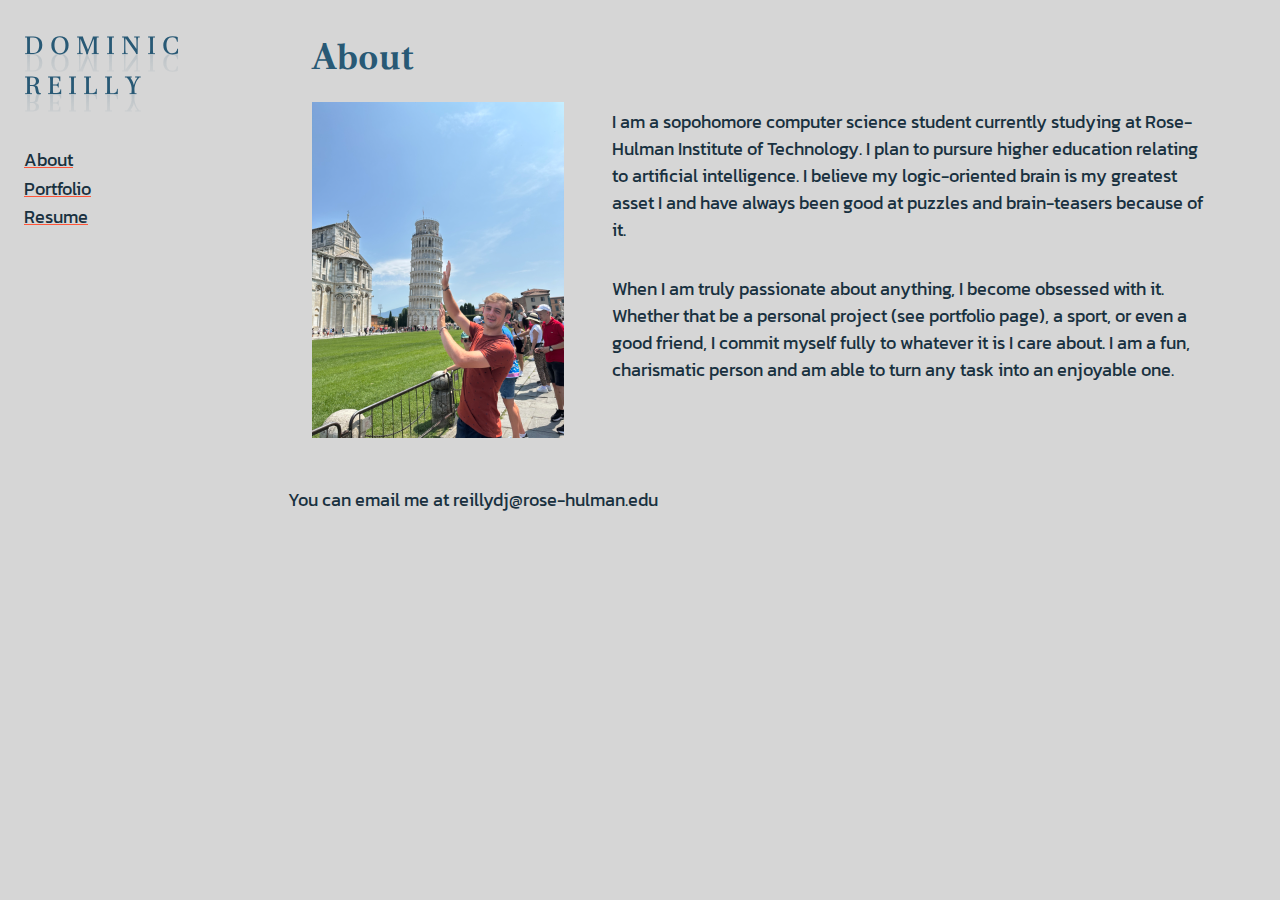
==== public/index.html @ 4593640c "Git Commit :)" ====
<!DOCTYPE html>
<html lang="en">

<head>
    <meta charset="uft-8" />
    <meta name="viewport" content="width=device-width, initial-scale=1" />
    <title>Dominic Reilly's Personal Website</title>
    <link rel="stylesheet" href="styles/normalize.css" />
    <link rel="stylesheet" href="styles/main.css" />

    <link rel="apple-touch-icon" sizes="180x180" href="images/Favicon/apple-touch-icon.png">
    <link rel="icon" type="image/png" sizes="32x32" href="images/Favicon/favicon-32x32.png">
    <link rel="icon" type="image/png" sizes="16x16" href="images/Favicon/favicon-16x16.png">
    <link rel="manifest" href="/site.webmanifest">
</head>

<body id="about">
    <header id="Name">

        <body>
            <div class="waviy">
                <span style="--i:1">D</span>
                <span style="--i:2">O</span>
                <span style="--i:3">M</span>
                <span style="--i:4">I</span>
                <span style="--i:5">N</span>
                <span style="--i:6">I</span>
                <span style="--i:7">C</span>
            </div>
        </body>

        <body>
            <div class="waviy">
                <span style="--i:1">R</span>
                <span style="--i:2">E</span>
                <span style="--i:3">I</span>
                <span style="--i:4">L</span>
                <span style="--i:5">L</span>
                <span style="--i:6">Y</span>
            </div>
        </body>
    </header>
    <nav>
        <ul>
            <li><a href="index.html">About</a></li>
            <li><a href="portfolio.html">Portfolio</a></li>
            <li><a href="resume.html">Resume</a></li>
        </ul>
    </nav>
    <main>
        <h1>About</h1>
        <img id="me" src="images/avatar.jpg" />
        <p>
            I am a sopohomore computer science student currently studying at Rose-Hulman Institute of Technology. I plan
            to pursure higher education relating to artificial intelligence. I believe my logic-oriented brain is my
            greatest asset I and have always been good at puzzles and brain-teasers because of it.
        </p>
        
        <p>
            When I am truly passionate about anything, I become obsessed with it. Whether that be a personal project
            (see portfolio page), a sport, or even a good friend, I commit myself fully to whatever it is I care about.
            I am a fun, charismatic person and am able to turn any task into an enjoyable one.
        </p>
    </main>
    <footer>
        You can email me at reillydj@rose-hulman.edu
    </footer>
    <script src="scripts/main.js"></script>
</body>

</html>
---- public/styles/main.css ----
@import url('https://fonts.googleapis.com/css2?family=Kanit&family=Poltawski+Nowy:ital,wght@1,700&display=swap');

:root {
    --vertical-space: 1.5rem;
    --horizontal-space: 3rem;

    --light-color: #8697A6;
    --body-color: #193140;
    --heading-color: #285975;
    --contrast-color: #FF5538;
}

body {
    background-color: #d6d6d6;
    background-image: url("https://www.transparenttextures.com/patterns/fresh-snow.png");
    font-size: 18px;
    line-height: 1.5;
    font-family: 'Kanit', sans-serif;
    color: var(--body-color);
    display: grid;
    grid-template-areas: "head head"
        "nav  nav"
        "main main"
        "foot foot";
    grid-template-columns: 1fr 7fr;
    grid-template-rows: auto auto 1fr auto;
}

body>* {
    padding-left: var(--vertical-space);
    padding-right: var(--horizontal-space);
}

body>main {
    grid-area: main;
}

body#about img {
    width: 6em;
    display: inline;
    float: left;
    margin-right: var(--horizontal-space);
    margin-bottom: var(--vertical-space);
}

body>header,
body>nav {
    background-color: #d6d6d6;
}

body>header {
    grid-area: head;
}

body>nav {
    grid-area: nav;
    padding-bottom: 2em;
    margin-bottom: 1em;
}

body>nav ul {
    list-style-type: none;
    padding: 0;
}

body>footer {
    grid-area: foot;
}

body#portfolio ul#portfolioItems li {
    margin-bottom: 4em;
    margin-top: 1em;
}

body#portfolio ul#portfolioItems li img {
    max-height: 15em;
    max-width: 15em;
}

h1,
h2,
h3 {
    line-height: 1.2;
    font-family: 'Poltawski Nowy', serif;
    color: var(--heading-color);
    padding-top: .3em;
}

dt,
span,
li {
    padding-top: .1em;
}

a {
    color: var(--body-color);
    text-decoration-color: var(--contrast-color);
}

a:hover {
    color: var(--contrast-color);
    text-decoration-color: var(--heading-color);
}

p {
    max-width: 50em;
    padding-bottom: .5em;
    padding-top: .3em;
}

header,
footer {
    padding-top: var(--vertical-space);
    padding-bottom: var(--vertical-space);
}

header h1,
footer h1 {
    margin: 0;
}

@import url('https://fonts.googleapis.com/css2?family=Alfa+Slab+One&display=swap');

#Name>body {
    background-color: #151719;
    display: flex;
    justify-content: center;
    align-items: center;
    min-height: 100vh;
}

#Name>.waviy {
    position: relative;
    -webkit-box-reflect: below -20px linear-gradient(transparent, rgba(0, 0, 0, .2));
    font-size: 35px;
}

#Name>.waviy span {
    font-family: 'Poltawski Nowy', serif;
    position: relative;
    display: inline-block;
    color: var(--heading-color);
    text-transform: uppercase;
    animation: waviy 1s;
    animation-iteration-count: 3;
    animation-delay: calc(.1s * var(--i));

}

@keyframes waviy {

    0%,
    40%,
    100% {
        transform: translateY(0)
    }

    20% {
        transform: translateY(-20px)
    }
}

@media (min-width: 767px) {
    body {
        grid-template-areas: "head main"
            "nav main"
            "nav foot";
        grid-template-rows: 7em auto auto;
    }

    body#portfolio ul#portfolioItems li img {
        max-height: 20em;
        max-width: 20em;
    }

    body#portfolio ul#portfolioItems li {
        flex-basis: 48%;
        padding-right: 2%;
    }

    body>* {
        padding-left: var(--vertical-space);
        padding-right: var(--vertical-space);
    }

    main {
        padding-left: var(--horizontal-space);
    }

    body#about img {
        width: 14em;
    }

    #Name>.waviy {
        font-size: 25px;
    }

    body>header,
    body>nav {
        width: 12em;
    }
}

@media (min-width: 1440px) {
    body>* {
        padding-left: var(--horizontal-space);
        padding-right: var(--horizontal-space);
    }

    body#portfolio ul#portfolioItems li img {
        max-height: 30em;
        max-width: 30em;
    }

    body#about img {
        width: 10em;
    }

    #Name>.waviy {
        font-size: 30px;
    }

    body>header,
    body>nav {
        width: 16em;
    }

    nav {
        padding-top: 2em;
    }
}
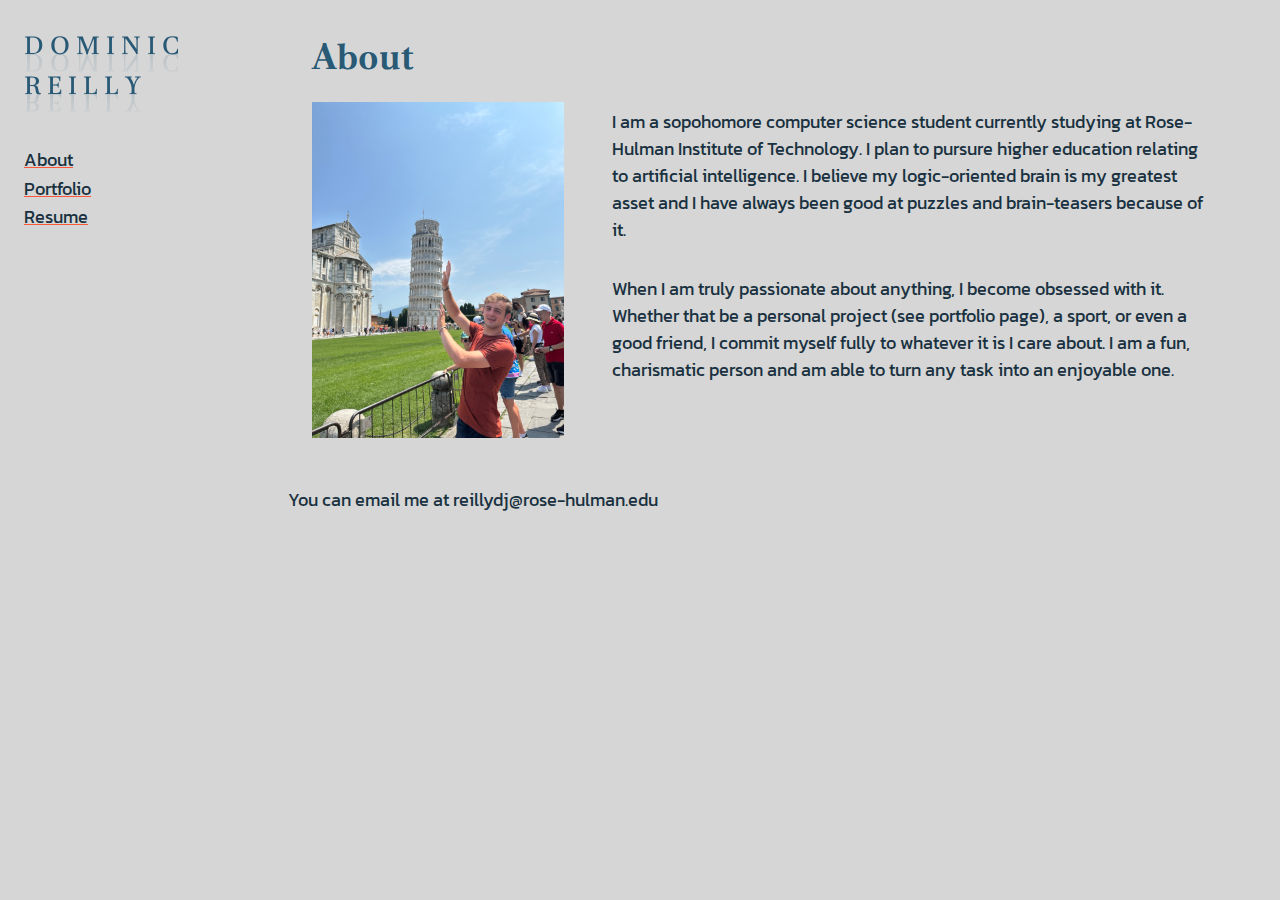
==== commit 4046b6b0: "Updated (12/5/2023)" ====
--- a/public/index.html
+++ b/public/index.html
@@ -53,7 +53,7 @@
         <p>
             I am a sopohomore computer science student currently studying at Rose-Hulman Institute of Technology. I plan
             to pursure higher education relating to artificial intelligence. I believe my logic-oriented brain is my
-            greatest asset I and have always been good at puzzles and brain-teasers because of it.
+            greatest asset and I have always been good at puzzles and brain-teasers because of it.
         </p>
         
         <p>
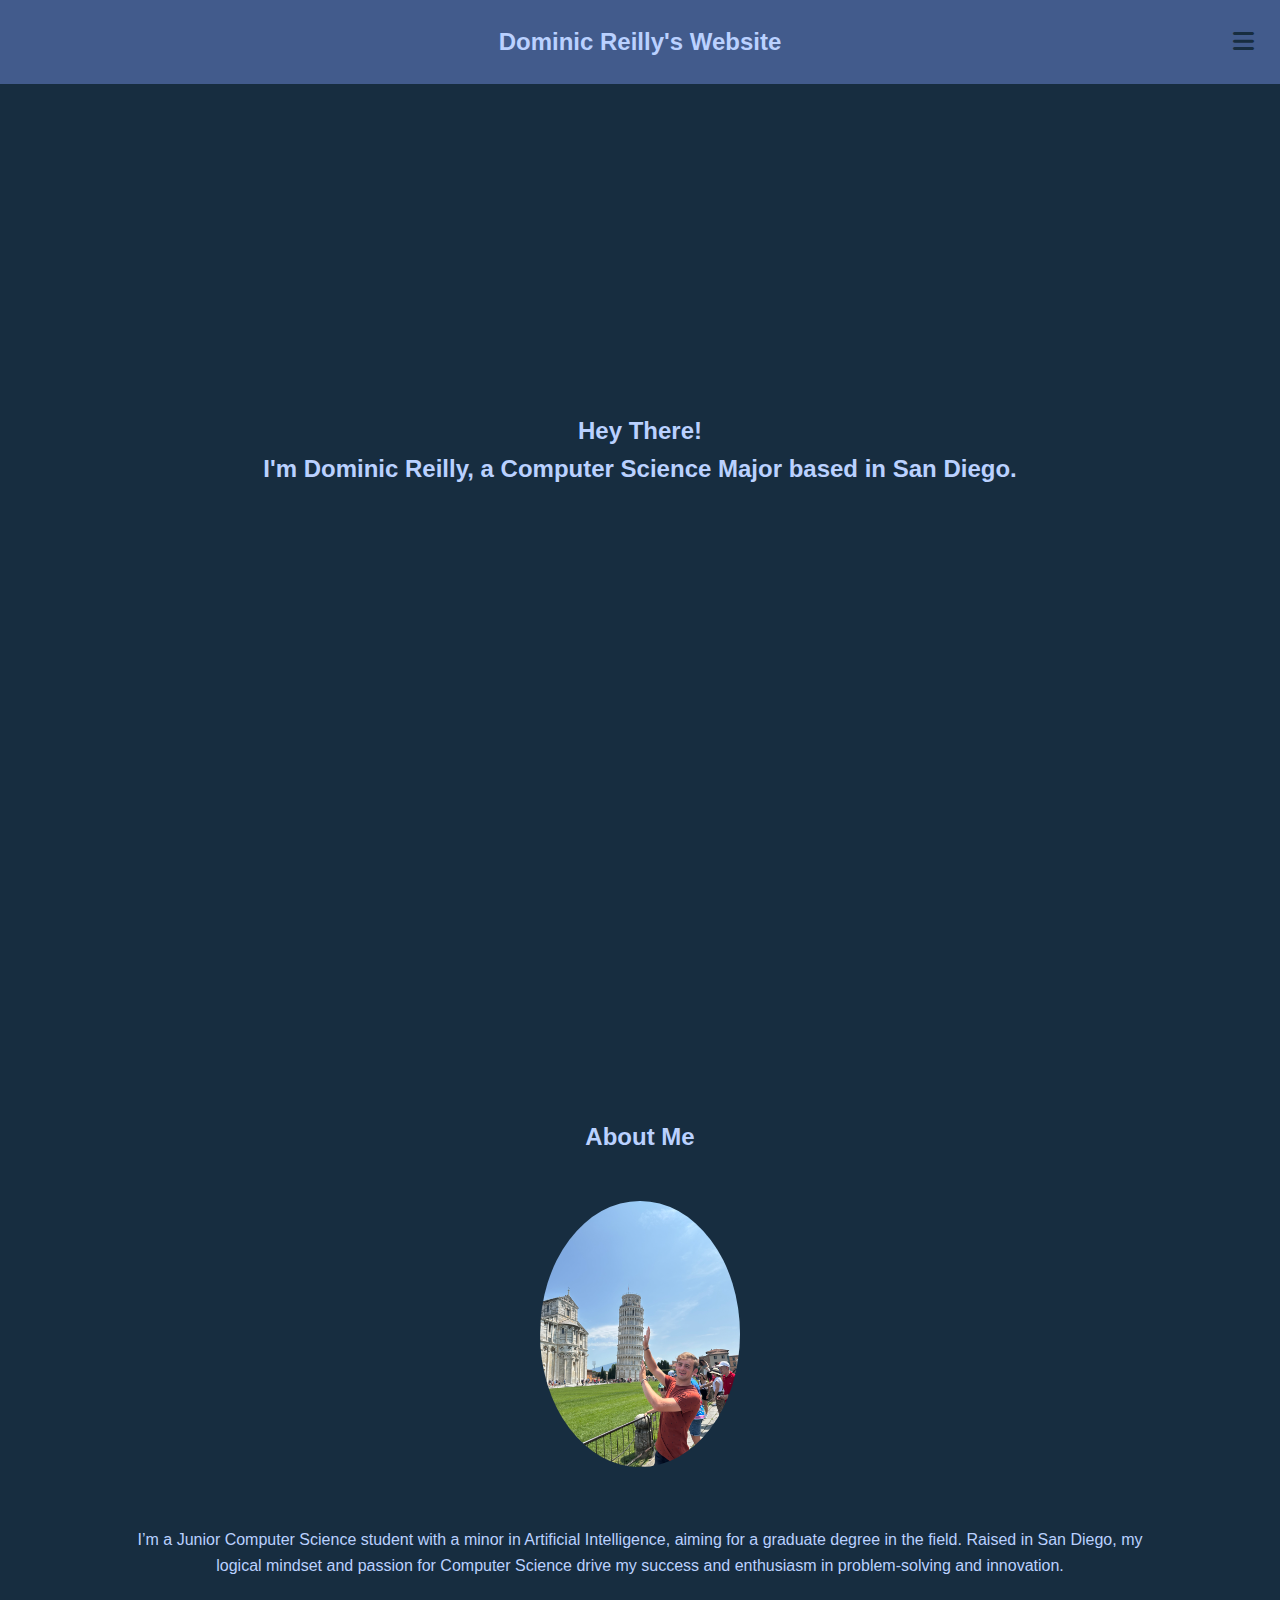
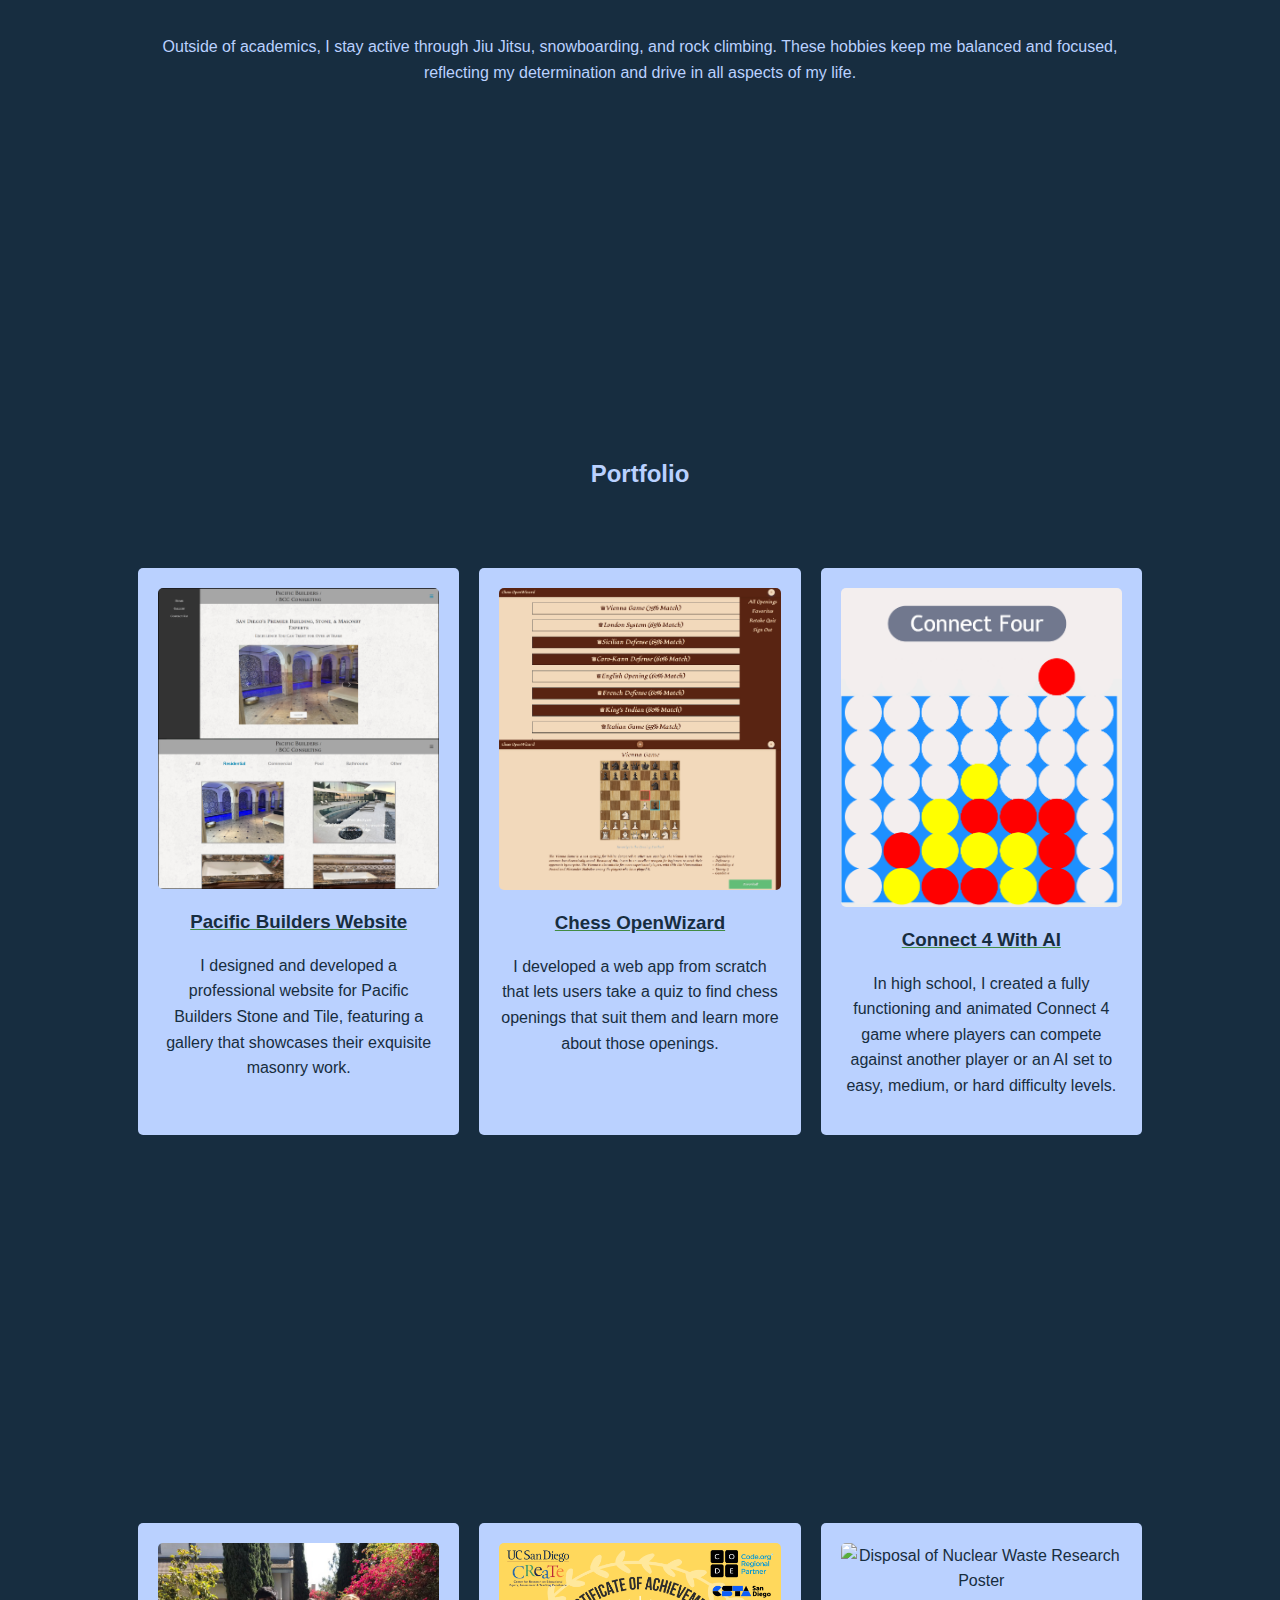
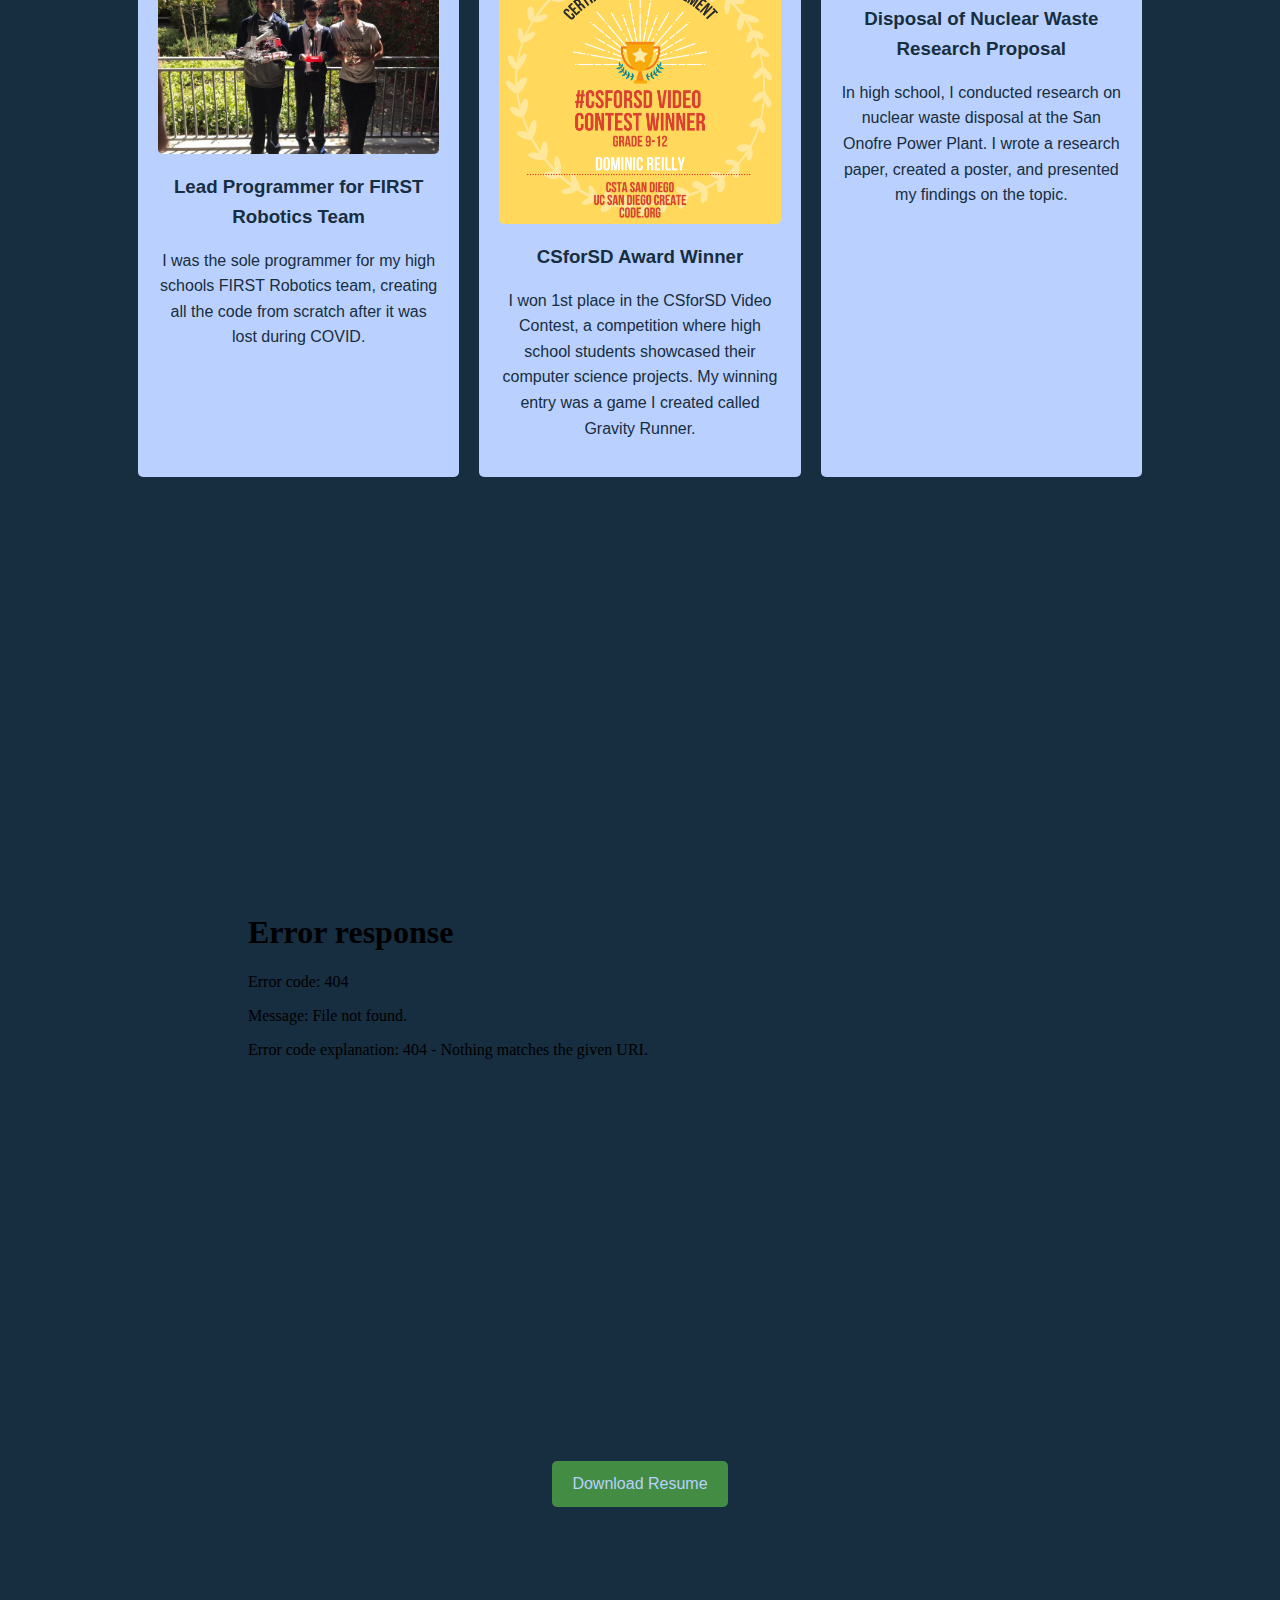
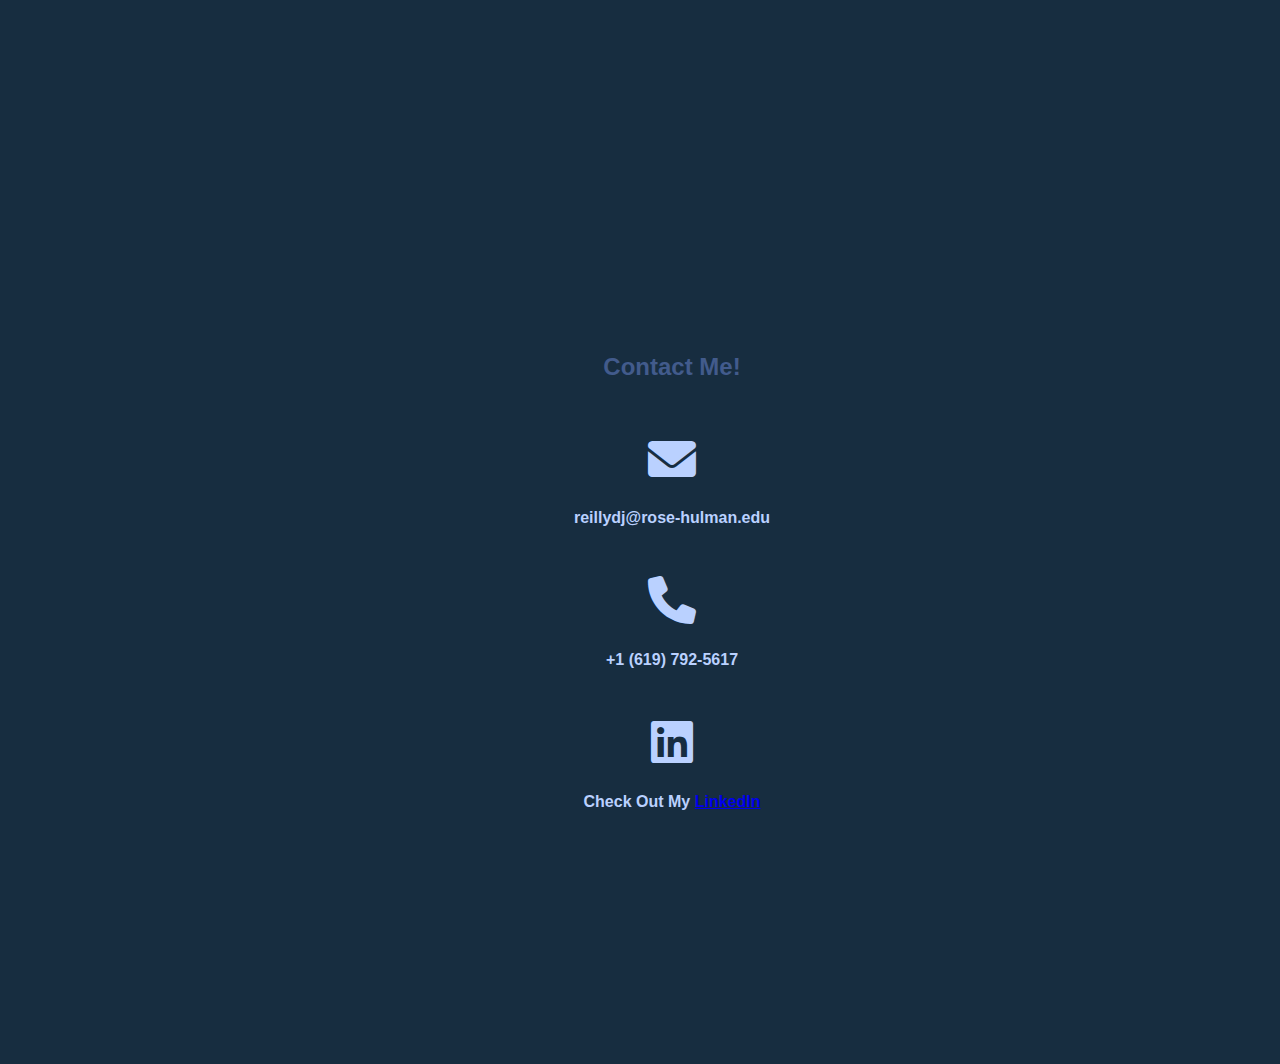
==== commit 25a0e61b: "First Commit" ====
--- a/public/index.html
+++ b/public/index.html
@@ -2,69 +2,238 @@
 <html lang="en">
 
 <head>
-    <meta charset="uft-8" />
-    <meta name="viewport" content="width=device-width, initial-scale=1" />
-    <title>Dominic Reilly's Personal Website</title>
+    <meta charset="UTF-8">
+    <meta name="viewport" content="width=device-width, initial-scale=1.0">
+    <meta name="description" content="Dominic Reilly's Portfolio Website">
+
+    <title>Portfolio - Dominic Reilly</title>
+
+
+    <!-- Bootstrap -->
+    <link href="https://cdnjs.cloudflare.com/ajax/libs/font-awesome/6.0.0/css/all.min.css" rel="stylesheet" />
+    <link href="https://fonts.googleapis.com/css?family=Roboto:300,400,500,700&display=swap" rel="stylesheet" />
+    <link href="https://cdnjs.cloudflare.com/ajax/libs/mdb-ui-kit/7.3.2/mdb.min.css" rel="stylesheet" />
+
     <link rel="stylesheet" href="styles/normalize.css" />
     <link rel="stylesheet" href="styles/main.css" />
 
     <link rel="apple-touch-icon" sizes="180x180" href="images/Favicon/apple-touch-icon.png">
     <link rel="icon" type="image/png" sizes="32x32" href="images/Favicon/favicon-32x32.png">
     <link rel="icon" type="image/png" sizes="16x16" href="images/Favicon/favicon-16x16.png">
-    <link rel="manifest" href="/site.webmanifest">
 </head>
 
-<body id="about">
-    <header id="Name">
-
-        <body>
-            <div class="waviy">
-                <span style="--i:1">D</span>
-                <span style="--i:2">O</span>
-                <span style="--i:3">M</span>
-                <span style="--i:4">I</span>
-                <span style="--i:5">N</span>
-                <span style="--i:6">I</span>
-                <span style="--i:7">C</span>
-            </div>
-        </body>
-
-        <body>
-            <div class="waviy">
-                <span style="--i:1">R</span>
-                <span style="--i:2">E</span>
-                <span style="--i:3">I</span>
-                <span style="--i:4">L</span>
-                <span style="--i:5">L</span>
-                <span style="--i:6">Y</span>
-            </div>
-        </body>
-    </header>
-    <nav>
-        <ul>
-            <li><a href="index.html">About</a></li>
-            <li><a href="portfolio.html">Portfolio</a></li>
-            <li><a href="resume.html">Resume</a></li>
-        </ul>
-    </nav>
-    <main>
-        <h1>About</h1>
-        <img id="me" src="images/avatar.jpg" />
-        <p>
-            I am a sopohomore computer science student currently studying at Rose-Hulman Institute of Technology. I plan
-            to pursure higher education relating to artificial intelligence. I believe my logic-oriented brain is my
-            greatest asset and I have always been good at puzzles and brain-teasers because of it.
-        </p>
-        
-        <p>
-            When I am truly passionate about anything, I become obsessed with it. Whether that be a personal project
-            (see portfolio page), a sport, or even a good friend, I commit myself fully to whatever it is I care about.
-            I am a fun, charismatic person and am able to turn any task into an enjoyable one.
-        </p>
-    </main>
-    <footer>
-        You can email me at reillydj@rose-hulman.edu
-    </footer>
+<body class="indexBody">
+
+
+    <!-- Home -->
+    <section id="home" class="hero">
+        <header>
+            <h1>Dominic Reilly's Website</h1>
+            <button class="sidebar-toggle" onclick="toggleNavbar()"><i class="fas fa-bars"></i></button>
+            <nav class="navbar">
+                <ul>
+                    <li><a href="#home">Home</a></li>
+                    <li><a href="#about">About</a></li>
+                    <li><a href="#portfolio">Portfolio</a></li>
+                    <li><a href="#resume">Resume</a></li>
+                    <li><a href="#contact">Contact</a></li>
+                </ul>
+            </nav>
+        </header>
+
+        <div class="container">
+            <h2>Hey There!<br>I'm Dominic Reilly, a Computer Science Major based in San Diego.</h2>
+        </div>
+    </section>
+
+
+    <!-- About -->
+    <section id="about" class="about">
+        <div class="container">
+            <h2>About Me</h2>
+            <img src="images/avatar.jpg" alt="Dominic Reilly">
+            <p>
+                I’m a Junior Computer Science student with a minor in Artificial Intelligence, aiming for a graduate
+                degree in the field. Raised in San Diego, my logical mindset and passion for Computer Science drive my
+                success and enthusiasm in problem-solving and innovation.
+            </p>
+
+            <p>
+                Outside of academics, I stay active through Jiu Jitsu, snowboarding, and rock climbing. These hobbies
+                keep me balanced and focused, reflecting my determination and drive in all aspects of my life.
+            </p>
+        </div>
+    </section>
+
+
+
+    <!-- Portfolio -->
+    <section id="portfolio" class="portfolio">
+        <div class="container">
+            <h2>Portfolio</h2>
+            <div class="portfolio-row">
+                <div class="portfolio-item">
+                    <img src="images/portfolio/project6.jpg" alt="Pacific Builders Website">
+                    <h3><a href="https://pacificbuilders.site" target="_blank">Pacific Builders Website</a></h3>
+                    <p>
+                        I designed and developed a professional website for Pacific Builders Stone and Tile, featuring a
+                        gallery that showcases their exquisite masonry work.
+                    </p>
+                </div>
+                <div class="portfolio-item">
+                    <img src="images/portfolio/project5.jpg" alt="Chess Web App">
+                    <h3><a href="https://csse280-chesswebapp.web.app/" target="_blank">Chess OpenWizard</a></h3>
+                    <p>
+                        I developed a web app from scratch that lets users take a quiz to find chess openings that suit
+                        them and learn more about those openings.
+                    </p>
+                </div>
+                <div class="portfolio-item">
+                    <img src="images/portfolio/project2.png" alt="Connect 4 With AI">
+                    <h3><a href="https://studio.code.org/projects/applab/RkHzpEgxByvylUW39Pxh3dE_UDpGPzeh4RjEUo5SL10"
+                            target="_blank">Connect 4 With AI</a></h3>
+                    <p>
+                        In high school, I created a fully functioning and animated Connect 4 game where players can
+                        compete against another player or an AI set to easy, medium, or hard difficulty levels.
+                    </p>
+                </div>
+            </div>
+        </div>
+    </section>
+
+    <section id="portfolio" class="portfolio">
+        <div class="container">
+            <div class="portfolio-row">
+                <div class="portfolio-item">
+                    <img src="images/portfolio/project1.png" alt="Robotics Team Programmer">
+                    <h3>Lead Programmer for FIRST Robotics Team</h3>
+                    <p>
+                        I was the sole programmer for my high schools FIRST Robotics team, creating all the code from
+                        scratch after it was lost during COVID.
+                    </p>
+                </div>
+                <div class="portfolio-item">
+                    <img src="images/portfolio/project3.jpeg" alt="CSforSD Award Winner">
+                    <h3>CSforSD Award Winner</h3>
+                    <p>
+                        I won 1st place in the CSforSD Video Contest, a competition where high school students showcased
+                        their computer science projects. My winning entry was a game I created called Gravity Runner.
+                    </p>
+                </div>
+                <div class="portfolio-item">
+                    <img src="images/portfolio/project4.jpg" alt="Disposal of Nuclear Waste Research Poster">
+                    <h3>Disposal of Nuclear Waste Research Proposal</h3>
+                    <p>
+                        In high school, I conducted research on nuclear waste disposal at the San Onofre Power Plant. I
+                        wrote a research paper, created a poster, and presented my findings on the topic.
+                    </p>
+                </div>
+            </div>
+        </div>
+    </section>
+
+
+
+    <!-- Resume -->
+    <section id="resume" class="resume">
+        <div class="container resume-content">
+            <div class="resume-wrapper">
+                <iframe src="images/resume.pdf" class="resume-pdf" type="application/pdf"></iframe>
+                <a href="images/resume.pdf" download class="download-button">Download Resume</a>
+            </div>
+        </div>
+    </section>
+
+
+
+
+    <!-- <section id="resume" class="resume">
+        <div class="container resume-content">
+            <h2>Resume</h2>
+    
+            <div class="resume-section">
+                <h3>Education</h3>
+                <p><h5>ROSE-HULMAN INSTITUTE OF TECHNOLOGY, Terre Haute, Indiana - May 2026</h5>
+                    Bachelor of Science. GPA: 2.77<br>
+                    Major: Computer Science<br>
+                    Minor: Artificial Intelligence</p>
+                <p><h5>MATER DEI HIGH SCHOOL, Chula Vista, CA - May 2022</h5>
+                    GPA: 3.81</p>
+            </div>
+    
+            <div class="resume-section">
+                <h3>Skills</h3>
+                <p>Programming Languages: Java, SQL, HTML, CSS, JavaScript, C, Python, ARM<br>
+                    Proficient in Excel</p>
+            </div>
+    
+            <div class="resume-section">
+                <h3>Work Experience</h3>
+                <p><h5>Pacific Builders Stone and Tile</h5> - 2024<br>
+                    • Performed stone and tile installation and restoration<br>
+                    • Worked with multiple types of stone such as granite and marble</p>
+                <p><h5>Pacific Builders Web Designer</h5> - 2024 (Freelance)<br>
+                    • Created a professional business website for Pacific Builders Stone & Tile<br>
+                    • Designed a user-friendly gallery page to highlight the company's stone projects.</p>
+            </div>
+        </div>
+    </section>
+    
+    <section id="resume" class="resume">
+        <div class="container resume-content">
+    
+            <div class="resume-section">
+                <h3>Projects</h3>
+                <p><h5>Rose-Hulman Climbing Club Website</h5> - 2024 (Project Lead)<br>
+                    • Created a website for the Rose-Hulman Climbing Club<br>
+                    • Created a SQL database to manage gear, routes, events, and suggestions<br>
+                    • Linked the SQL server to the JS frontend using a Node.js server and an API</p>
+                <p><h5>Chess OpenWizard Website</h5> - 2023 (Solo Project)<br>
+                    • Designed both the front end and backend of my Chess OpenWizard website<br>
+                    • Calculates and ranks best openings for user; user can favorite openings<br>
+                    • All user information is stored for future visits to the site</p>
+                <p><h5>First Robotics</h5> - 2021-2022 (Lead Programmer)<br>
+                    • Programmed code to allow an Xbox controller to communicate with the robot<br>
+                    • Had to create all code from scratch due to data being lost during COVID<br>
+                    • Created functionality for driving in all directions, combinations of directions, changing speed, and controlling a grabbing arm</p>
+            </div>
+    
+            <div class="resume-section">
+                <h3>Honors</h3>
+                <p><h5>1530 SAT Score</h5><br>
+                    Placed in 99.9th percentile on HSPT earning a full ride scholarship through High School<br>
+                    Earned the National Merit Scholarship for my PSAT score<br>
+                    Honor Roll all 4 years of High School</p>
+            </div>
+        </div>
+    </section> -->
+
+
+
+    <section id="contact" class="contact">
+        <div class="container">
+            <h2>Contact Me!</h2>
+            <div class="container">
+
+                <div class="contactInfo">
+                    <i class="fas fa-envelope fa-3x"></i>
+                    <h4>reillydj@rose-hulman.edu</h4>
+                </div>
+
+                <div class="contactInfo">
+                    <i class="fas fa-phone fa-3x"></i>
+                    <h4>+1 (619) 792-5617</h4>
+                </div>
+
+                <div class="contactInfo">
+                    <i class="fab fa-linkedin fa-3x"></i>
+                    <h4>Check Out My <a href="https://www.linkedin.com/in/dominicreilly" target="_blank">LinkedIn</a>
+                    </h4>
+                </div>
+            </div>
+        </div>
+    </section>
+
     <script src="scripts/main.js"></script>
 </body>
 
--- a/public/styles/main.css
+++ b/public/styles/main.css
@@ -1,231 +1,390 @@
-@import url('https://fonts.googleapis.com/css2?family=Kanit&family=Poltawski+Nowy:ital,wght@1,700&display=swap');
-
+/* General */
 :root {
-    --vertical-space: 1.5rem;
-    --horizontal-space: 3rem;
-
-    --light-color: #8697A6;
-    --body-color: #193140;
-    --heading-color: #285975;
-    --contrast-color: #FF5538;
+    --light-color: #BAD1FF;
+    --heading-color: #425B8C;
+    --body-color: #172D40;
+    --contrast-color: #428C43;
+}
+
+html {
+    position: relative;
+    min-height: 100%;
+    scroll-snap-type: y mandatory;
+}
+
+html,
+body,
+section {
+    block-size: 100%;
+    min-height: 100%;
+}
+
+
+
+/* Main Page */
+.indexBody {
+    scroll-snap-type: y mandatory;
+}
+
+section {
+    scroll-snap-align: start;
+    scroll-snap-stop: always;
+
+    position: relative;
+    min-height: 100%;
+    width: 100%;
+    left: 0;
+    top: 0;
+
+    display: flex;
+    flex-direction: column;
+    align-items: center;
+    justify-content: center;
+    text-align: center;
 }
 
 body {
-    background-color: #d6d6d6;
-    background-image: url("https://www.transparenttextures.com/patterns/fresh-snow.png");
-    font-size: 18px;
-    line-height: 1.5;
-    font-family: 'Kanit', sans-serif;
-    color: var(--body-color);
-    display: grid;
-    grid-template-areas: "head head"
-        "nav  nav"
-        "main main"
-        "foot foot";
-    grid-template-columns: 1fr 7fr;
-    grid-template-rows: auto auto 1fr auto;
-}
-
-body>* {
-    padding-left: var(--vertical-space);
-    padding-right: var(--horizontal-space);
-}
-
-body>main {
-    grid-area: main;
-}
-
-body#about img {
-    width: 6em;
-    display: inline;
-    float: left;
-    margin-right: var(--horizontal-space);
-    margin-bottom: var(--vertical-space);
-}
-
-body>header,
-body>nav {
-    background-color: #d6d6d6;
-}
-
-body>header {
-    grid-area: head;
-}
-
-body>nav {
-    grid-area: nav;
-    padding-bottom: 2em;
-    margin-bottom: 1em;
-}
-
-body>nav ul {
+    font-family: Arial, sans-serif;
+    line-height: 1.6;
+    margin: 0;
+    padding: 0;
+    color: var(--light-color);
+    background-color: var(--body-color);
+}
+
+header {
+    background: var(--heading-color);
+    color: var(--light-color);
+    padding: 10px 0;
+    top: 0;
+    left: 0;
+    width: 100%;
+    height: 4rem; /* Adjust height as needed */
+    position: absolute;
+    z-index: 255;
+    display: flex;
+    align-items: center; /* Center content vertically */
+    justify-content: center; /* Center all items horizontally */
+}
+
+header .container {
+    display: flex;
+    align-items: center; /* Center items vertically within the container */
+    width: 100%;
+    max-width: 1200px; /* Adjust to control container width */
+    padding: 0 20px; /* Adjust for horizontal spacing */
+    position: relative;
+}
+
+header h1 {
+    margin: 0;
+    color: var(--light-color); /* Adjusted to match header color */
+    font-size: 1.5em; /* Adjust font size as needed */
+    text-align: center;
+    flex: 1; /* Allows title to take up available space */
+}
+
+header nav {
+    display: flex;
+    flex: 1; /* Allows nav to take up available space */
+    justify-content: flex-end; /* Aligns nav items to the right */
+}
+
+header nav ul {
+    list-style: none;
+    margin: 0;
+    padding: 0;
+    display: flex;
+}
+
+header nav ul li a {
+    color: var(--light-color);
+    text-decoration: none;
+    font-size: 1em; /* Adjust font size as needed */
+}
+
+
+/* Navbar */
+
+.sidebar-toggle {
+    background: none;
+    border: none;
+    color: var(--body-color);
+    font-size: 1.5rem;
+    cursor: pointer;
+    margin-right: 10px;
+    position: absolute;
+    right: 10px;
+}
+
+.sidebar-toggle:hover {
+    color: var(--contrast-color);
+}
+
+.navbar {
+    position: fixed;
+    z-index: 100;
+    top: 0;
+    left: -250px;
+    width: 250px;
+    height: 100%;
+    background-color: #333;
+    padding-top: 50px;
+    transition: left 0.3s ease;
+
+}
+
+.navbar.active {
+    left: 0;
+}
+
+.navbar ul {
     list-style-type: none;
     padding: 0;
-}
-
-body>footer {
-    grid-area: foot;
-}
-
-body#portfolio ul#portfolioItems li {
-    margin-bottom: 4em;
-    margin-top: 1em;
-}
-
-body#portfolio ul#portfolioItems li img {
-    max-height: 15em;
-    max-width: 15em;
-}
-
-h1,
-h2,
-h3 {
-    line-height: 1.2;
-    font-family: 'Poltawski Nowy', serif;
+    margin: auto;
+    /* Remove default margin */
+    display: flex;
+    flex-direction: column;
+    justify-content: flex-start;
+    /* Align items to the top */
+    align-items: center;
+    /* Center horizontally */
+    height: 100%;
+}
+
+.navbar li {
+    padding: 10px 20px;
+    text-align: center;
+    width: 100%;
+    /* Ensure the li elements take up full width */
+}
+
+.navbar a {
+    color: #fff;
+    text-decoration: none;
+    font-size: 1.1rem;
+}
+
+.navbar a:hover {
+    color: var(--contrast-color);
+}
+
+
+
+/* Hero Section */
+.hero {
+    background: url('hero-bg.jpg') no-repeat center center/cover;
+    color: var(--light-color);
+    height: 100vh;
+    display: flex;
+    justify-content: center;
+    align-items: center;
+    text-align: center;
+}
+
+.hero .btn {
+    background: var(--contrast-color);
+    color: var(--light-color);
+    padding: 10px 20px;
+    text-decoration: none;
+    border-radius: 5px;
+}
+
+.container {
+    width: 80%;
+    margin: 0 auto;
+}
+
+
+
+/* About Section */
+.about,
+.portfolio,
+.resume,
+.contact {
+    padding: 50px 0;
+}
+
+.about img {
+    max-width: 200px;
+    border-radius: 50%;
+    margin-bottom: 20px;
+}
+
+
+
+/* Portfolio Section */
+.portfolio {
+    padding: 50px 0;
+    background-color: var(--body-color);
+    color: var(--light-color);
+}
+
+.portfolio h2 {
+    text-align: center;
+    color: var(--light-color);
+}
+
+.portfolio-row {
+    display: flex;
+    justify-content: space-around;
+    flex-wrap: wrap;
+    margin: 20px 0;
+}
+
+.portfolio-item {
+    background: var(--light-color);
+    color: var(--body-color);
+    flex: 1 1 calc(33.333% - 40px);
+    margin: 10px;
+    padding: 20px;
+    border-radius: 5px;
+    text-align: center;
+    box-sizing: border-box;
+}
+
+.portfolio-item img {
+    max-width: 100%;
+    border-radius: 5px;
+}
+
+.portfolio-item h3 {
+    margin: 10px 0;
+    color: var(--body-color);
+}
+
+.portfolio-item p {
+    color: var(--body-color);
+}
+
+
+.portfolio-item a {
+    color: var(--body-color);
+    text-decoration: underline;
+    text-decoration-color: var(--contrast-color);
+}
+
+.portfolio-item a:hover {
+    color: var(--contrast-color);
+    text-decoration: underline;
+    text-decoration-color: var(--body-color);
+}
+
+
+
+
+
+/* Resume Section */
+.resume {
+    padding: 50px 0;
+    display: flex;
+    justify-content: center;
+    align-items: center;
+    text-align: center;
+    background-color: var(--body-color); /* Optional: Background color for better contrast */
+}
+
+.resume-content {
+    max-width: 800px;
+    width: 100%;
+    padding: 0 15px; /* Add some padding for smaller screens */
+}
+
+/* Wrapper for the iframe */
+.resume-wrapper {
+    position: relative;
+    width: 100%;
+    height: auto;
+}
+
+/* Make the iframe responsive */
+.resume-pdf {
+    width: 100%;
+    height: 60vh; /* Adjust height to a percentage of viewport height */
+    max-height: 80vh; /* Limit height to a maximum percentage of viewport height */
+    border: none;
+}
+
+/* Style for the download button */
+.download-button {
+    display: inline-block;
+    margin-top: 20px;
+    background-color: var(--contrast-color);
+    color: var(--light-color);
+    padding: 10px 20px;
+    text-decoration: none;
+    border-radius: 5px;
+    font-size: 1rem;
+}
+
+.download-button:hover {
+    background-color: darken(var(--contrast-color), 10%);
+}
+
+
+
+
+
+/* Contact Section */
+.contact {
+    background-color: var(--body-color);
+    color: var(--light-color);
+    padding: 2rem;
+    text-align: center;
+}
+
+.contact h2 {
     color: var(--heading-color);
-    padding-top: .3em;
-}
-
-dt,
-span,
-li {
-    padding-top: .1em;
-}
-
-a {
-    color: var(--body-color);
-    text-decoration-color: var(--contrast-color);
-}
-
-a:hover {
-    color: var(--contrast-color);
-    text-decoration-color: var(--heading-color);
-}
-
-p {
-    max-width: 50em;
-    padding-bottom: .5em;
-    padding-top: .3em;
-}
-
-header,
-footer {
-    padding-top: var(--vertical-space);
-    padding-bottom: var(--vertical-space);
-}
-
-header h1,
-footer h1 {
-    margin: 0;
-}
-
-@import url('https://fonts.googleapis.com/css2?family=Alfa+Slab+One&display=swap');
-
-#Name>body {
-    background-color: #151719;
-    display: flex;
+    margin-bottom: 1.5rem;
+}
+
+.container {
+    display: flex;
+    flex-direction: column;
+    align-items: center;
     justify-content: center;
-    align-items: center;
-    min-height: 100vh;
-}
-
-#Name>.waviy {
-    position: relative;
-    -webkit-box-reflect: below -20px linear-gradient(transparent, rgba(0, 0, 0, .2));
-    font-size: 35px;
-}
-
-#Name>.waviy span {
-    font-family: 'Poltawski Nowy', serif;
-    position: relative;
-    display: inline-block;
-    color: var(--heading-color);
-    text-transform: uppercase;
-    animation: waviy 1s;
-    animation-iteration-count: 3;
-    animation-delay: calc(.1s * var(--i));
-
-}
-
-@keyframes waviy {
-
-    0%,
-    40%,
-    100% {
-        transform: translateY(0)
-    }
-
-    20% {
-        transform: translateY(-20px)
-    }
-}
-
-@media (min-width: 767px) {
-    body {
-        grid-template-areas: "head main"
-            "nav main"
-            "nav foot";
-        grid-template-rows: 7em auto auto;
-    }
-
-    body#portfolio ul#portfolioItems li img {
-        max-height: 20em;
-        max-width: 20em;
-    }
-
-    body#portfolio ul#portfolioItems li {
-        flex-basis: 48%;
-        padding-right: 2%;
-    }
-
-    body>* {
-        padding-left: var(--vertical-space);
-        padding-right: var(--vertical-space);
-    }
-
-    main {
-        padding-left: var(--horizontal-space);
-    }
-
-    body#about img {
-        width: 14em;
-    }
-
-    #Name>.waviy {
-        font-size: 25px;
-    }
-
-    body>header,
-    body>nav {
-        width: 12em;
-    }
-}
-
-@media (min-width: 1440px) {
-    body>* {
-        padding-left: var(--horizontal-space);
-        padding-right: var(--horizontal-space);
-    }
-
-    body#portfolio ul#portfolioItems li img {
-        max-height: 30em;
-        max-width: 30em;
-    }
-
-    body#about img {
-        width: 10em;
-    }
-
-    #Name>.waviy {
-        font-size: 30px;
-    }
-
-    body>header,
-    body>nav {
-        width: 16em;
-    }
-
-    nav {
-        padding-top: 2em;
-    }
-}+    gap: 1.5rem; /* Adjust space between items */
+}
+
+
+
+
+
+
+
+
+
+
+
+
+/* SCREEN SIZE BREAKPOINTS */
+
+
+/* Smallest Screen Sizes */
+@media (max-width: 600px) {
+    html {
+        scroll-snap-type: none;
+    }
+
+    section {
+        height: auto;
+    }
+
+    .portfolio-row {
+        flex-direction: column;
+    }
+
+    .resume-content {
+        width: 90%;
+    }
+
+    .resume-pdf {
+        height: 50vh; /* Adjust height for smaller screens */
+    }
+}
+
+/* Medium Screen Size */
+@media (min-width: 767px) {}
+
+/* Largest Screen Size */
+@media (min-width: 990px) {}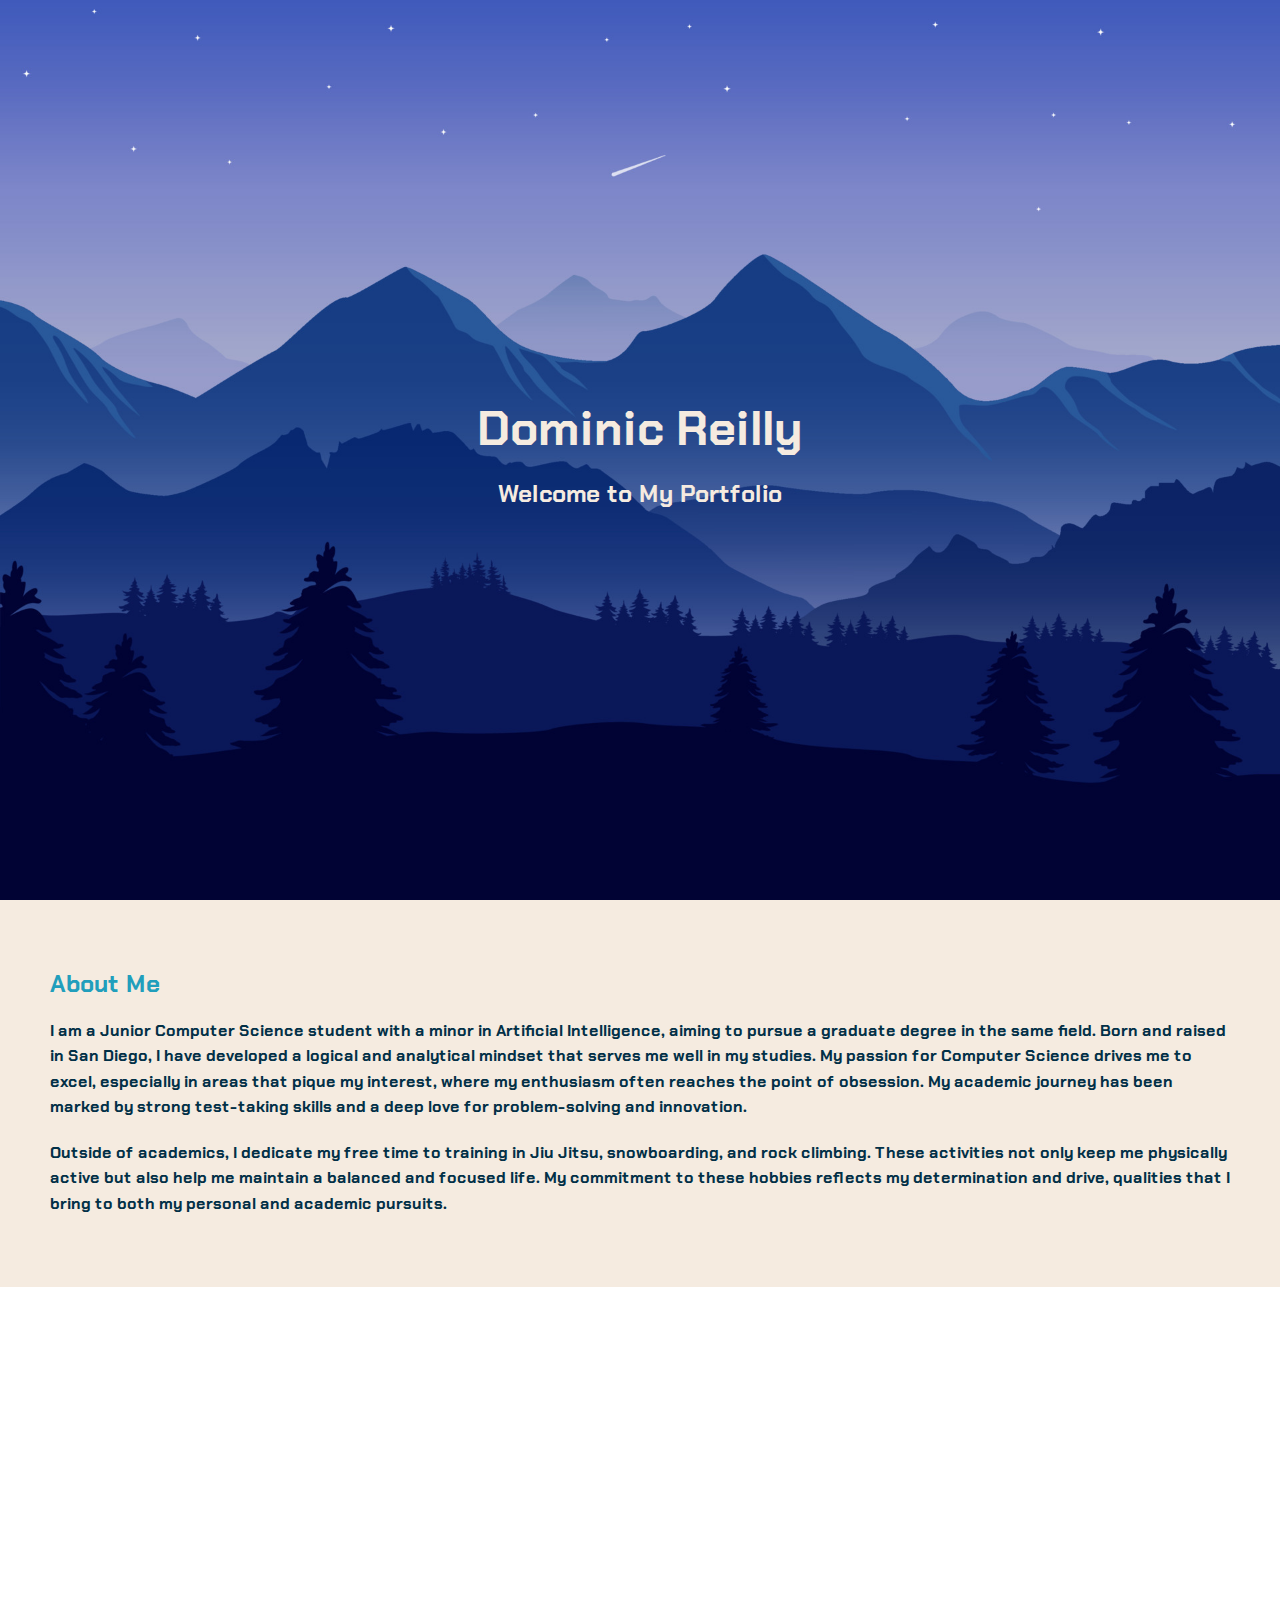
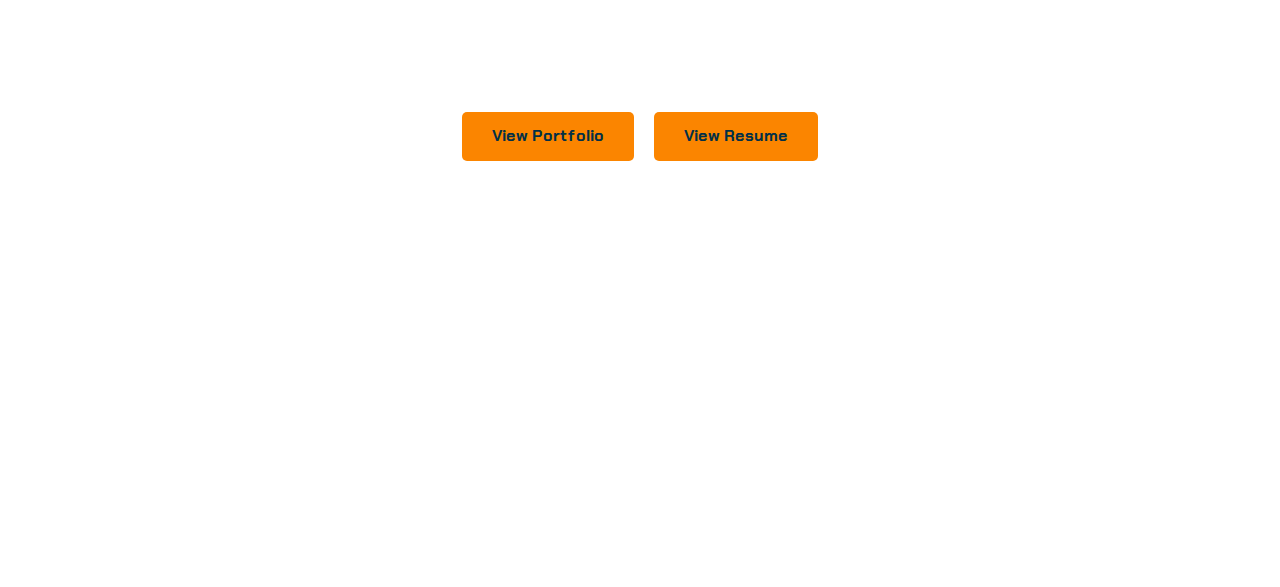
==== commit 71b149de: "First Commit" ====
--- a/public/index.html
+++ b/public/index.html
@@ -2,235 +2,46 @@
 <html lang="en">
 
 <head>
-    <meta charset="UTF-8">
-    <meta name="viewport" content="width=device-width, initial-scale=1.0">
-    <meta name="description" content="Dominic Reilly's Portfolio Website">
-
-    <title>Portfolio - Dominic Reilly</title>
-
-
-    <!-- Bootstrap -->
-    <link href="https://cdnjs.cloudflare.com/ajax/libs/font-awesome/6.0.0/css/all.min.css" rel="stylesheet" />
-    <link href="https://fonts.googleapis.com/css?family=Roboto:300,400,500,700&display=swap" rel="stylesheet" />
-    <link href="https://cdnjs.cloudflare.com/ajax/libs/mdb-ui-kit/7.3.2/mdb.min.css" rel="stylesheet" />
-
+    <meta charset="uft-8" />
+    <meta name="viewport" content="width=device-width, initial-scale=1" />
+    <title>Dominic Reilly's Website</title>
     <link rel="stylesheet" href="styles/normalize.css" />
-    <link rel="stylesheet" href="styles/main.css" />
+    <link rel="stylesheet" href="styles/index.css" />
 
     <link rel="apple-touch-icon" sizes="180x180" href="images/Favicon/apple-touch-icon.png">
     <link rel="icon" type="image/png" sizes="32x32" href="images/Favicon/favicon-32x32.png">
     <link rel="icon" type="image/png" sizes="16x16" href="images/Favicon/favicon-16x16.png">
 </head>
 
-<body class="indexBody">
+<body>
 
-
-    <!-- Home -->
-    <section id="home" class="hero">
-        <header>
-            <h1>Dominic Reilly's Website</h1>
-            <button class="sidebar-toggle" onclick="toggleNavbar()"><i class="fas fa-bars"></i></button>
-            <nav class="navbar">
-                <ul>
-                    <li><a href="#home">Home</a></li>
-                    <li><a href="#about">About</a></li>
-                    <li><a href="#portfolio">Portfolio</a></li>
-                    <li><a href="#resume">Resume</a></li>
-                    <li><a href="#contact">Contact</a></li>
-                </ul>
-            </nav>
-        </header>
-
-        <div class="container">
-            <h2>Hey There!<br>I'm Dominic Reilly, a Computer Science Major based in San Diego.</h2>
+    <!-- Parallax Section 1 -->
+    <section id="section1" class="parallax">
+        <div>
+            <h1>Dominic Reilly</h1>
+            <p>Welcome to My Portfolio</p>
         </div>
     </section>
 
-
-    <!-- About -->
-    <section id="about" class="about">
-        <div class="container">
-            <h2>About Me</h2>
-            <img src="images/avatar.jpg" alt="Dominic Reilly">
-            <p>
-                I’m a Junior Computer Science student with a minor in Artificial Intelligence, aiming for a graduate
-                degree in the field. Raised in San Diego, my logical mindset and passion for Computer Science drive my
-                success and enthusiasm in problem-solving and innovation.
-            </p>
-
-            <p>
-                Outside of academics, I stay active through Jiu Jitsu, snowboarding, and rock climbing. These hobbies
-                keep me balanced and focused, reflecting my determination and drive in all aspects of my life.
-            </p>
-        </div>
+    <!-- About Me Section -->
+    <section id="section2">
+        <h2>About Me</h2>
+        <p>I am a Junior Computer Science student with a minor in Artificial Intelligence, aiming to pursue a graduate
+            degree in the same field. Born and raised in San Diego, I have developed a logical and analytical mindset
+            that serves me well in my studies. My passion for Computer Science drives me to excel, especially in areas
+            that pique my interest, where my enthusiasm often reaches the point of obsession. My academic journey has
+            been marked by strong test-taking skills and a deep love for problem-solving and innovation.</p>
+        <p>Outside of academics, I dedicate my free time to training in Jiu Jitsu, snowboarding, and rock climbing.
+            These activities not only keep me physically active but also help me maintain a balanced and focused life.
+            My commitment to these hobbies reflects my determination and drive, qualities that I bring to both my
+            personal and academic pursuits.</p>
     </section>
 
-
-
-    <!-- Portfolio -->
-    <section id="portfolio" class="portfolio">
-        <div class="container">
-            <h2>Portfolio</h2>
-            <div class="portfolio-row">
-                <div class="portfolio-item">
-                    <img src="images/portfolio/project6.jpg" alt="Pacific Builders Website">
-                    <h3><a href="https://pacificbuilders.site" target="_blank">Pacific Builders Website</a></h3>
-                    <p>
-                        I designed and developed a professional website for Pacific Builders Stone and Tile, featuring a
-                        gallery that showcases their exquisite masonry work.
-                    </p>
-                </div>
-                <div class="portfolio-item">
-                    <img src="images/portfolio/project5.jpg" alt="Chess Web App">
-                    <h3><a href="https://csse280-chesswebapp.web.app/" target="_blank">Chess OpenWizard</a></h3>
-                    <p>
-                        I developed a web app from scratch that lets users take a quiz to find chess openings that suit
-                        them and learn more about those openings.
-                    </p>
-                </div>
-                <div class="portfolio-item">
-                    <img src="images/portfolio/project2.png" alt="Connect 4 With AI">
-                    <h3><a href="https://studio.code.org/projects/applab/RkHzpEgxByvylUW39Pxh3dE_UDpGPzeh4RjEUo5SL10"
-                            target="_blank">Connect 4 With AI</a></h3>
-                    <p>
-                        In high school, I created a fully functioning and animated Connect 4 game where players can
-                        compete against another player or an AI set to easy, medium, or hard difficulty levels.
-                    </p>
-                </div>
-            </div>
-        </div>
-    </section>
-
-    <section id="portfolio" class="portfolio">
-        <div class="container">
-            <div class="portfolio-row">
-                <div class="portfolio-item">
-                    <img src="images/portfolio/project1.png" alt="Robotics Team Programmer">
-                    <h3>Lead Programmer for FIRST Robotics Team</h3>
-                    <p>
-                        I was the sole programmer for my high schools FIRST Robotics team, creating all the code from
-                        scratch after it was lost during COVID.
-                    </p>
-                </div>
-                <div class="portfolio-item">
-                    <img src="images/portfolio/project3.jpeg" alt="CSforSD Award Winner">
-                    <h3>CSforSD Award Winner</h3>
-                    <p>
-                        I won 1st place in the CSforSD Video Contest, a competition where high school students showcased
-                        their computer science projects. My winning entry was a game I created called Gravity Runner.
-                    </p>
-                </div>
-                <div class="portfolio-item">
-                    <img src="images/portfolio/project4.jpg" alt="Disposal of Nuclear Waste Research Poster">
-                    <h3>Disposal of Nuclear Waste Research Proposal</h3>
-                    <p>
-                        In high school, I conducted research on nuclear waste disposal at the San Onofre Power Plant. I
-                        wrote a research paper, created a poster, and presented my findings on the topic.
-                    </p>
-                </div>
-            </div>
-        </div>
-    </section>
-
-
-
-    <!-- Resume -->
-    <section id="resume" class="resume">
-        <div class="container resume-content">
-            <div class="resume-wrapper">
-                <iframe src="images/resume.pdf" class="resume-pdf" type="application/pdf"></iframe>
-                <a href="images/resume.pdf" download class="download-button">Download Resume</a>
-            </div>
-        </div>
-    </section>
-
-
-
-
-    <!-- <section id="resume" class="resume">
-        <div class="container resume-content">
-            <h2>Resume</h2>
-    
-            <div class="resume-section">
-                <h3>Education</h3>
-                <p><h5>ROSE-HULMAN INSTITUTE OF TECHNOLOGY, Terre Haute, Indiana - May 2026</h5>
-                    Bachelor of Science. GPA: 2.77<br>
-                    Major: Computer Science<br>
-                    Minor: Artificial Intelligence</p>
-                <p><h5>MATER DEI HIGH SCHOOL, Chula Vista, CA - May 2022</h5>
-                    GPA: 3.81</p>
-            </div>
-    
-            <div class="resume-section">
-                <h3>Skills</h3>
-                <p>Programming Languages: Java, SQL, HTML, CSS, JavaScript, C, Python, ARM<br>
-                    Proficient in Excel</p>
-            </div>
-    
-            <div class="resume-section">
-                <h3>Work Experience</h3>
-                <p><h5>Pacific Builders Stone and Tile</h5> - 2024<br>
-                    • Performed stone and tile installation and restoration<br>
-                    • Worked with multiple types of stone such as granite and marble</p>
-                <p><h5>Pacific Builders Web Designer</h5> - 2024 (Freelance)<br>
-                    • Created a professional business website for Pacific Builders Stone & Tile<br>
-                    • Designed a user-friendly gallery page to highlight the company's stone projects.</p>
-            </div>
-        </div>
-    </section>
-    
-    <section id="resume" class="resume">
-        <div class="container resume-content">
-    
-            <div class="resume-section">
-                <h3>Projects</h3>
-                <p><h5>Rose-Hulman Climbing Club Website</h5> - 2024 (Project Lead)<br>
-                    • Created a website for the Rose-Hulman Climbing Club<br>
-                    • Created a SQL database to manage gear, routes, events, and suggestions<br>
-                    • Linked the SQL server to the JS frontend using a Node.js server and an API</p>
-                <p><h5>Chess OpenWizard Website</h5> - 2023 (Solo Project)<br>
-                    • Designed both the front end and backend of my Chess OpenWizard website<br>
-                    • Calculates and ranks best openings for user; user can favorite openings<br>
-                    • All user information is stored for future visits to the site</p>
-                <p><h5>First Robotics</h5> - 2021-2022 (Lead Programmer)<br>
-                    • Programmed code to allow an Xbox controller to communicate with the robot<br>
-                    • Had to create all code from scratch due to data being lost during COVID<br>
-                    • Created functionality for driving in all directions, combinations of directions, changing speed, and controlling a grabbing arm</p>
-            </div>
-    
-            <div class="resume-section">
-                <h3>Honors</h3>
-                <p><h5>1530 SAT Score</h5><br>
-                    Placed in 99.9th percentile on HSPT earning a full ride scholarship through High School<br>
-                    Earned the National Merit Scholarship for my PSAT score<br>
-                    Honor Roll all 4 years of High School</p>
-            </div>
-        </div>
-    </section> -->
-
-
-
-    <section id="contact" class="contact">
-        <div class="container">
-            <h2>Contact Me!</h2>
-            <div class="container">
-
-                <div class="contactInfo">
-                    <i class="fas fa-envelope fa-3x"></i>
-                    <h4>reillydj@rose-hulman.edu</h4>
-                </div>
-
-                <div class="contactInfo">
-                    <i class="fas fa-phone fa-3x"></i>
-                    <h4>+1 (619) 792-5617</h4>
-                </div>
-
-                <div class="contactInfo">
-                    <i class="fab fa-linkedin fa-3x"></i>
-                    <h4>Check Out My <a href="https://www.linkedin.com/in/dominicreilly" target="_blank">LinkedIn</a>
-                    </h4>
-                </div>
-            </div>
+    <!-- Parallax Section 2 -->
+    <section id="section3" class="parallax">
+        <div class="buttons">
+            <a href="portfolio.html">View Portfolio</a>
+            <a href="resume.html">View Resume</a>
         </div>
     </section>
 
--- a/public/styles/index.css
+++ b/public/styles/index.css
@@ -0,0 +1,92 @@
+/* Basic Reset */
+@import url('https://fonts.googleapis.com/css2?family=Chakra+Petch:wght@700&display=swap');
+
+body {
+    font-family: "Chakra Petch", sans-serif;
+    font-weight: 700;
+    font-style: normal;
+    
+    color: var(--body-color);
+}
+
+:root {
+    --light-color: #f5ebe0;
+    --heading-color: #219ebc;
+    --body-color: #023047;
+    --contrast-color: #fb8500;
+}
+
+/* Parallax sections */
+.parallax {
+    height: 100vh;
+    background-attachment: fixed;
+    background-size: cover;
+    background-position: center;
+    display: flex;
+    justify-content: center;
+    align-items: center;
+    text-align: center;
+    color: white;
+}
+
+#section1 {
+    background-image: url("../images/mountainBackground.jpg");
+    display: flex;
+    flex-direction: column;
+    justify-content: center;
+}
+
+#section1 h1 {
+    font-size: 3rem;
+    margin-bottom: 1rem;
+    color: var(--light-color);
+}
+
+#section1 p {
+    font-size: 1.5rem;
+    color: var(--light-color);
+}
+
+#section2 {
+    background-color: var(--light-color);
+    padding: 50px;
+    color: var(--body-color);
+}
+
+#section2 h2 {
+    color: var(--heading-color);
+    margin-bottom: 20px;
+}
+
+#section2 p {
+    margin-bottom: 20px;
+    line-height: 1.6;
+}
+
+.buttons {
+    display: flex;
+    justify-content: center;
+    gap: 20px;
+}
+
+.buttons a {
+    background-color: var(--contrast-color);
+    color: var(--body-color);
+    padding: 15px 30px;
+    text-decoration: none;
+    border-radius: 5px;
+    font-size: 1rem;
+    transition: background-color 0.3s;
+}
+
+.buttons a:hover {
+    background-color: var(--body-color);
+    color: var(--contrast-color);
+}
+
+#section3 {
+    background-image: url('../images/snowboardBackground.jpg');
+    display: flex;
+    justify-content: center;
+    align-items: center;
+}